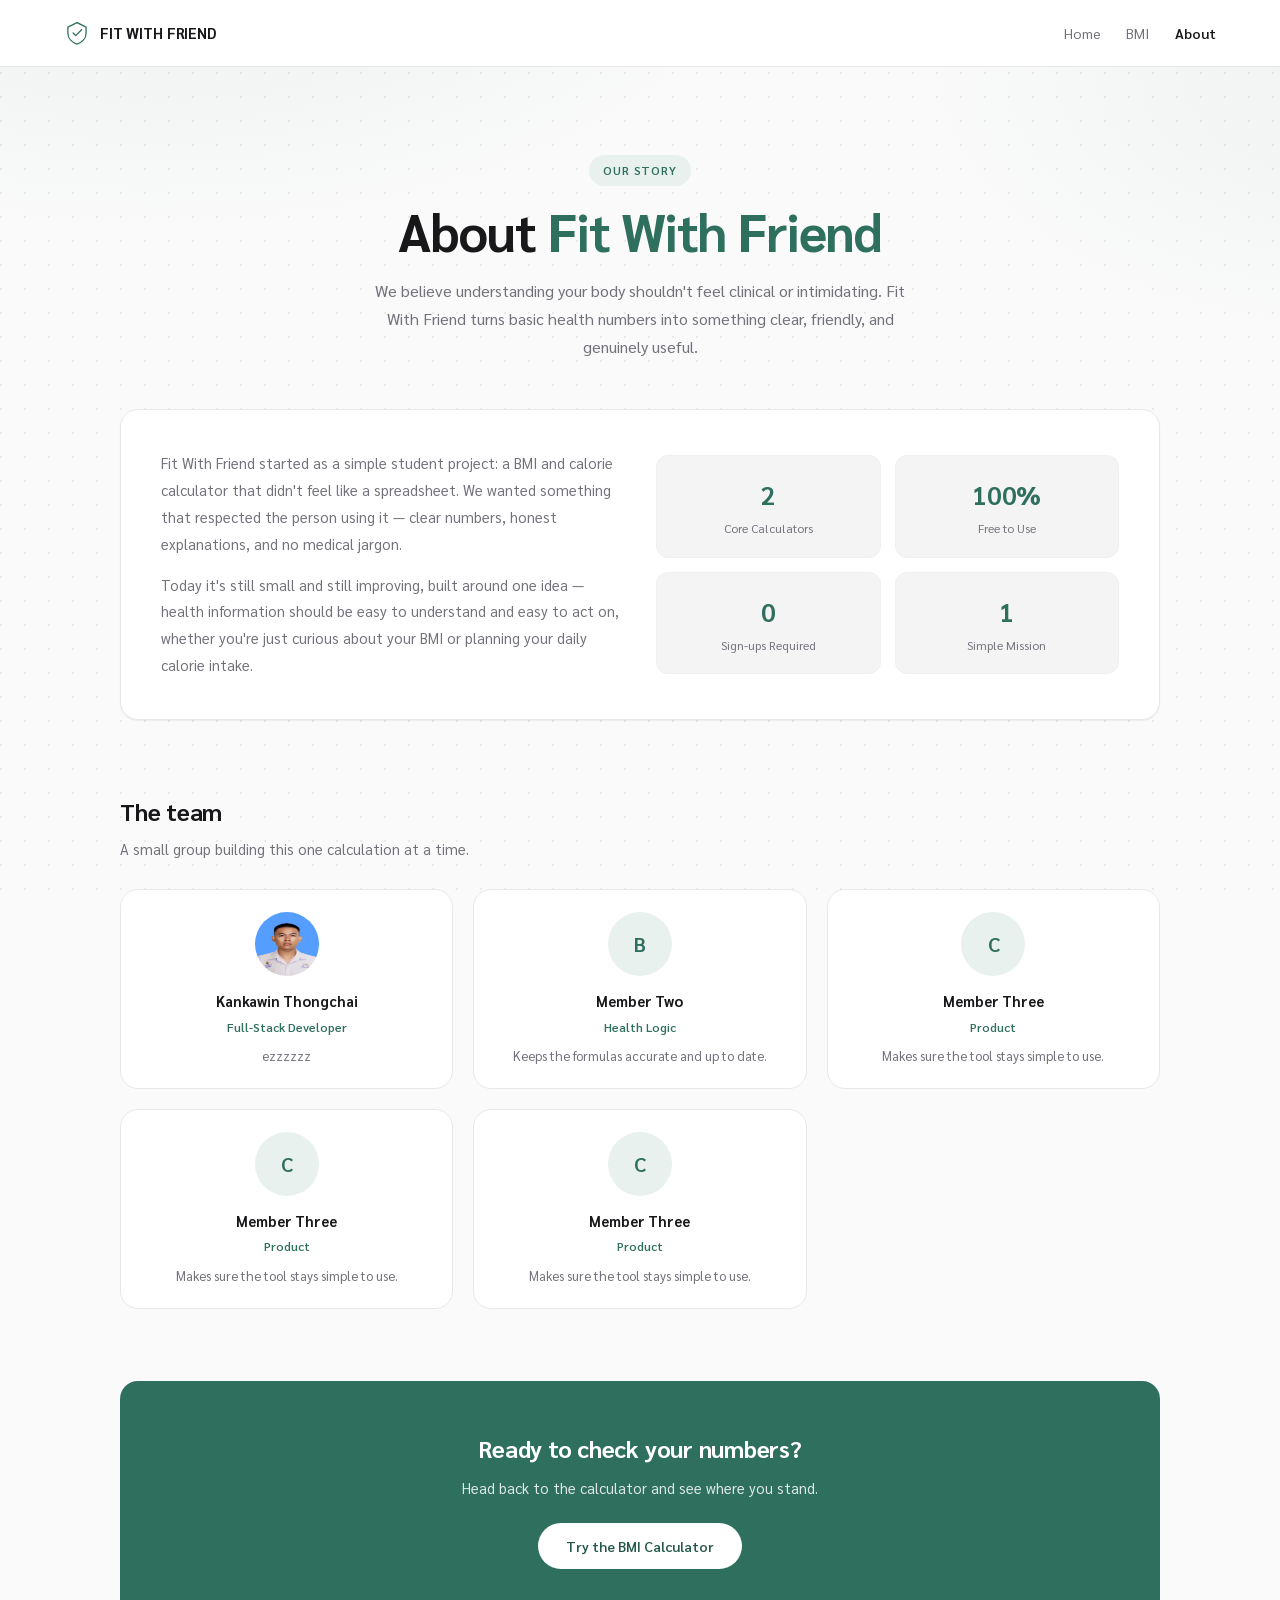
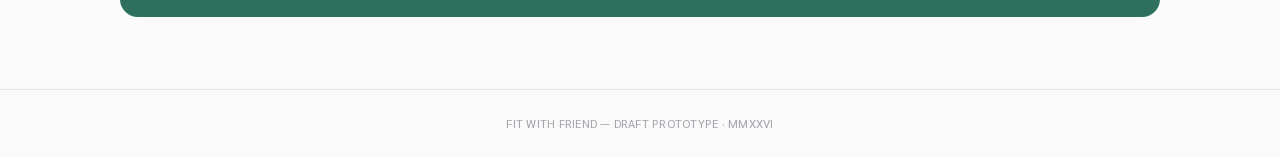
==== about.html @ 282e9e8b "Add files via upload" ====
<!DOCTYPE html>
<html lang="en">
<head>
<meta charset="UTF-8">
<meta name="viewport" content="width=device-width, initial-scale=1.0">
<title>About Us — FIT WITH FRIEND</title>
<link rel="preconnect" href="https://fonts.googleapis.com">
<link rel="preconnect" href="https://fonts.gstatic.com" crossorigin>
<link href="https://fonts.googleapis.com/css2?family=Sarabun:wght@300;400;500;600;700&display=swap" rel="stylesheet">
<style>
  :root{
    --bg:           #FAFAFA;
    --surface:      #FFFFFF;
    --surface-2:    #F4F4F5;
    --border:       #E7E7E5;
    --border-soft:  #F0F0EF;

    --text:         #18181B;
    --text-muted:   #71717A;
    --text-faint:   #A1A1AA;

    --accent:       #2E6F5E;
    --accent-dark:  #235749;
    --accent-soft:  #E8F1EE;

    --radius-sm: 8px;
    --radius-md: 12px;
    --radius-lg: 18px;

    --shadow-sm: 0 1px 2px rgba(24,24,27,0.04), 0 1px 1px rgba(24,24,27,0.03);
    --shadow-md: 0 8px 24px -12px rgba(24,24,27,0.14);
    --shadow-lg: 0 24px 48px -20px rgba(24,24,27,0.18);
  }

  *{ box-sizing:border-box; }
  html{ scroll-behavior:smooth; }

  body{
    margin:0;
    background:
      radial-gradient(1100px 560px at 12% -10%, rgba(46,111,94,0.07), transparent 60%),
      radial-gradient(900px 520px at 108% 8%, rgba(46,111,94,0.05), transparent 55%),
      radial-gradient(circle at 1px 1px, rgba(24,24,27,0.07) 1px, transparent 0) 0 0/24px 24px,
      var(--bg);
    background-attachment:fixed;
    color:var(--text);
    font-family:'Sarabun', -apple-system, BlinkMacSystemFont, 'Segoe UI', sans-serif;
    -webkit-font-smoothing:antialiased;
    font-size:15px;
    line-height:1.6;
  }

  ::selection{ background:var(--accent-soft); color:var(--accent-dark); }
  a{ color:inherit; }

  /* ---------- Header / Nav ---------- */
  header{
    display:flex; align-items:center; justify-content:space-between;
    padding:20px clamp(20px,5vw,64px);
    border-bottom:1px solid var(--border);
    background:var(--surface);
    position:sticky; top:0; z-index:10;
  }
  .brand{ display:flex; align-items:center; gap:10px; text-decoration:none; }
  .brand svg{ width:26px; height:26px; }
  .brand-name{ font-weight:700; letter-spacing:-0.01em; font-size:15px; color:var(--text); }
  nav ul{ list-style:none; display:flex; gap:clamp(14px,2vw,32px); margin:0; padding:0; font-size:14px; }
  nav a{ text-decoration:none; color:var(--text-muted); transition:color .15s ease; }
  nav a:hover, nav a.active{ color:var(--text); }
  nav a.active{ font-weight:600; }
  @media (max-width:720px){ nav{ display:none; } }

  /* ---------- Hero ---------- */
  .hero{
    text-align:center;
    padding:clamp(56px,9vw,88px) 20px clamp(36px,6vw,48px);
    max-width:720px;
    margin:0 auto;
  }
  .eyebrow{
    display:inline-block; font-size:12px; letter-spacing:0.08em; color:var(--accent);
    margin-bottom:16px; text-transform:uppercase; font-weight:600;
    background:var(--accent-soft); padding:6px 14px; border-radius:999px;
  }
  .hero h1{
    font-size:clamp(34px,6vw,52px);
    font-weight:700;
    letter-spacing:-0.02em;
    margin:0;
    line-height:1.1;
    color:var(--text);
  }
  .hero h1 span{ color:var(--accent); }
  .hero p.sub{
    max-width:540px; margin:18px auto 0; font-size:16px; line-height:1.75; color:var(--text-muted);
  }

  /* ---------- Section shell ---------- */
  .section{
    max-width:1120px; margin:0 auto;
    padding:0 clamp(20px,5vw,40px) clamp(48px,7vw,72px);
  }
  .section-head{ margin-bottom:28px; }
  .section-head h2{
    font-size:24px; font-weight:700; letter-spacing:-0.01em; margin:0 0 8px;
  }
  .section-head p{ font-size:14.5px; color:var(--text-muted); margin:0; max-width:560px; }

  /* Story / mission block */
  .story{
    background:var(--surface);
    border:1px solid var(--border);
    border-radius:var(--radius-lg);
    padding:clamp(28px,4vw,40px);
    box-shadow:var(--shadow-sm);
    display:grid; grid-template-columns:1fr 1fr; gap:32px; align-items:center;
  }
  @media (max-width:760px){ .story{ grid-template-columns:1fr; } }
  .story p{ font-size:14.5px; line-height:1.85; color:var(--text-muted); margin:0 0 14px; }
  .story p:last-child{ margin-bottom:0; }
  .story-stat-grid{ display:grid; grid-template-columns:1fr 1fr; gap:14px; }
  .story-stat{
    background:var(--surface-2); border:1px solid var(--border-soft); border-radius:var(--radius-md);
    padding:18px 16px; text-align:center;
  }
  .story-stat .num{ font-size:26px; font-weight:700; color:var(--accent); letter-spacing:-0.01em; }
  .story-stat .lbl{ font-size:12px; color:var(--text-muted); margin-top:4px; }

  /* Values grid */
  .values{
    display:grid; grid-template-columns:repeat(3,1fr); gap:20px;
  }
  @media (max-width:820px){ .values{ grid-template-columns:1fr; } }
  .value-card{
    background:var(--surface); border:1px solid var(--border); border-radius:var(--radius-lg);
    padding:24px 22px;
  }
  .value-icon{
    width:40px; height:40px; border-radius:var(--radius-sm);
    background:var(--accent-soft); color:var(--accent);
    display:flex; align-items:center; justify-content:center;
    margin-bottom:14px;
  }
  .value-icon svg{ width:20px; height:20px; }
  .value-card h3{ font-size:15px; font-weight:700; margin:0 0 8px; letter-spacing:-0.01em; }
  .value-card p{ font-size:13.5px; line-height:1.75; color:var(--text-muted); margin:0; }

  /* Team */
  .team{
    display:grid; grid-template-columns:repeat(3,1fr); gap:20px;
  }
  @media (max-width:820px){ .team{ grid-template-columns:1fr 1fr; } }
  @media (max-width:520px){ .team{ grid-template-columns:1fr; } }
  .team-card{
    background:var(--surface); border:1px solid var(--border); border-radius:var(--radius-lg);
    padding:22px 20px; text-align:center;
  }
  .team-avatar{
    width:64px; height:64px; border-radius:50%; margin:0 auto 14px;
    background:var(--accent-soft); color:var(--accent);
    display:flex; align-items:center; justify-content:center;
    font-weight:700; font-size:20px; letter-spacing:-0.02em;
  }
  .team-card h3{ font-size:14.5px; font-weight:700; margin:0 0 4px; }
  .team-card .role{ font-size:12px; color:var(--accent); font-weight:600; margin-bottom:8px; }
  .team-card p{ font-size:13px; color:var(--text-muted); line-height:1.65; margin:0; }

  /* CTA */
  .cta{
    background:var(--accent);
    border-radius:var(--radius-lg);
    padding:clamp(32px,5vw,48px);
    text-align:center;
    color:#fff;
  }
  .cta h2{ font-size:24px; font-weight:700; margin:0 0 10px; letter-spacing:-0.01em; }
  .cta p{ font-size:14.5px; color:rgba(255,255,255,0.85); margin:0 0 22px; }
  .cta a{
    display:inline-block; background:#fff; color:var(--accent-dark);
    font-weight:600; font-size:14px; padding:12px 28px; border-radius:999px;
    text-decoration:none; transition:transform .15s ease;
  }
  .cta a:hover{ transform:translateY(-1px); }

  footer{
    border-top:1px solid var(--border);
    padding:24px 20px; text-align:center;
    font-size:12px; letter-spacing:0.02em; color:var(--text-faint);
  }

  /* ---------- Page load: slide-up entrance ---------- */
  @keyframes slideUpIn{
    from{ opacity:0; transform:translateY(28px); }
    to{ opacity:1; transform:translateY(0); }
  }
  header, .hero, .section, footer{
    animation:slideUpIn 0.7s cubic-bezier(0.16, 1, 0.3, 1) both;
  }
  header{ animation-delay:0s; }
  .hero{ animation-delay:0.08s; }
  .section{ animation-delay:0.16s; }
  footer{ animation-delay:0.3s; }

  @media (prefers-reduced-motion: reduce){
    *{ animation:none !important; transition:none !important; }
  }

  :focus-visible{ outline:2px solid var(--accent); outline-offset:2px; }
</style>
</head>
<body>

<header>
  <a href="index.html" class="brand">
    <svg viewBox="0 0 40 40" fill="none" xmlns="http://www.w3.org/2000/svg">
      <path d="M20 4L6 11V20C6 28 12 34.5 20 37C28 34.5 34 28 34 20V11L20 4Z" stroke="#2E6F5E" stroke-width="2"/>
      <path d="M14 20L18 24L27 15" stroke="#2E6F5E" stroke-width="2" stroke-linecap="round" stroke-linejoin="round"/>
    </svg>
    <div class="brand-name">FIT WITH FRIEND</div>
  </a>
  <nav>
    <ul>
      <li><a href="index.html">Home</a></li>
      <li><a href="index.html#calc">BMI</a></li>
      <li><a href="about.html" class="active">About</a></li>
    </ul>
  </nav>
</header>

<section class="hero">
  <span class="eyebrow">Our Story</span>
  <h1>About <span>Fit With Friend</span></h1>
  <p class="sub">We believe understanding your body shouldn't feel clinical or intimidating. Fit With Friend turns basic health numbers into something clear, friendly, and genuinely useful.</p>
</section>

<section class="section">
  <div class="story">
    <div>
      <p>Fit With Friend started as a simple student project: a BMI and calorie calculator that didn't feel like a spreadsheet. We wanted something that respected the person using it — clear numbers, honest explanations, and no medical jargon.</p>
      <p>Today it's still small and still improving, built around one idea — health information should be easy to understand and easy to act on, whether you're just curious about your BMI or planning your daily calorie intake.</p>
    </div>
    <div class="story-stat-grid">
      <div class="story-stat"><div class="num">2</div><div class="lbl">Core Calculators</div></div>
      <div class="story-stat"><div class="num">100%</div><div class="lbl">Free to Use</div></div>
      <div class="story-stat"><div class="num">0</div><div class="lbl">Sign-ups Required</div></div>
      <div class="story-stat"><div class="num">1</div><div class="lbl">Simple Mission</div></div>
    </div>
  </div>
</section>

<section class="section">
  <div class="section-head">
    <h2>The team</h2>
    <p>A small group building this one calculation at a time.</p>
  </div>
  <div class="team">
    <div class="team-card">
      <img src="kankawin.jpg" alt="Kankawin Thongchai" class="team-avatar">
      <h3>Kankawin Thongchai</h3>
      <div class="role">Full-Stack Developer</div>
      <p>ezzzzzz</p>
    </div>
    <div class="team-card">
      <div class="team-avatar">B</div>
      <h3>Member Two</h3>
      <div class="role">Health Logic</div>
      <p>Keeps the formulas accurate and up to date.</p>
    </div>
    <div class="team-card">
      <div class="team-avatar">C</div>
      <h3>Member Three</h3>
      <div class="role">Product</div>
      <p>Makes sure the tool stays simple to use.</p>
    </div><div class="team-card">
      <div class="team-avatar">C</div>
      <h3>Member Three</h3>
      <div class="role">Product</div>
      <p>Makes sure the tool stays simple to use.</p>
    </div><div class="team-card">
      <div class="team-avatar">C</div>
      <h3>Member Three</h3>
      <div class="role">Product</div>
      <p>Makes sure the tool stays simple to use.</p>
    </div>
  </div>
</section>

<section class="section">
  <div class="cta">
    <h2>Ready to check your numbers?</h2>
    <p>Head back to the calculator and see where you stand.</p>
    <a href="index.html#calc">Try the BMI Calculator</a>
  </div>
</section>

<footer>
  FIT WITH FRIEND — DRAFT PROTOTYPE · MMXXVI
</footer>

</body>
</html>
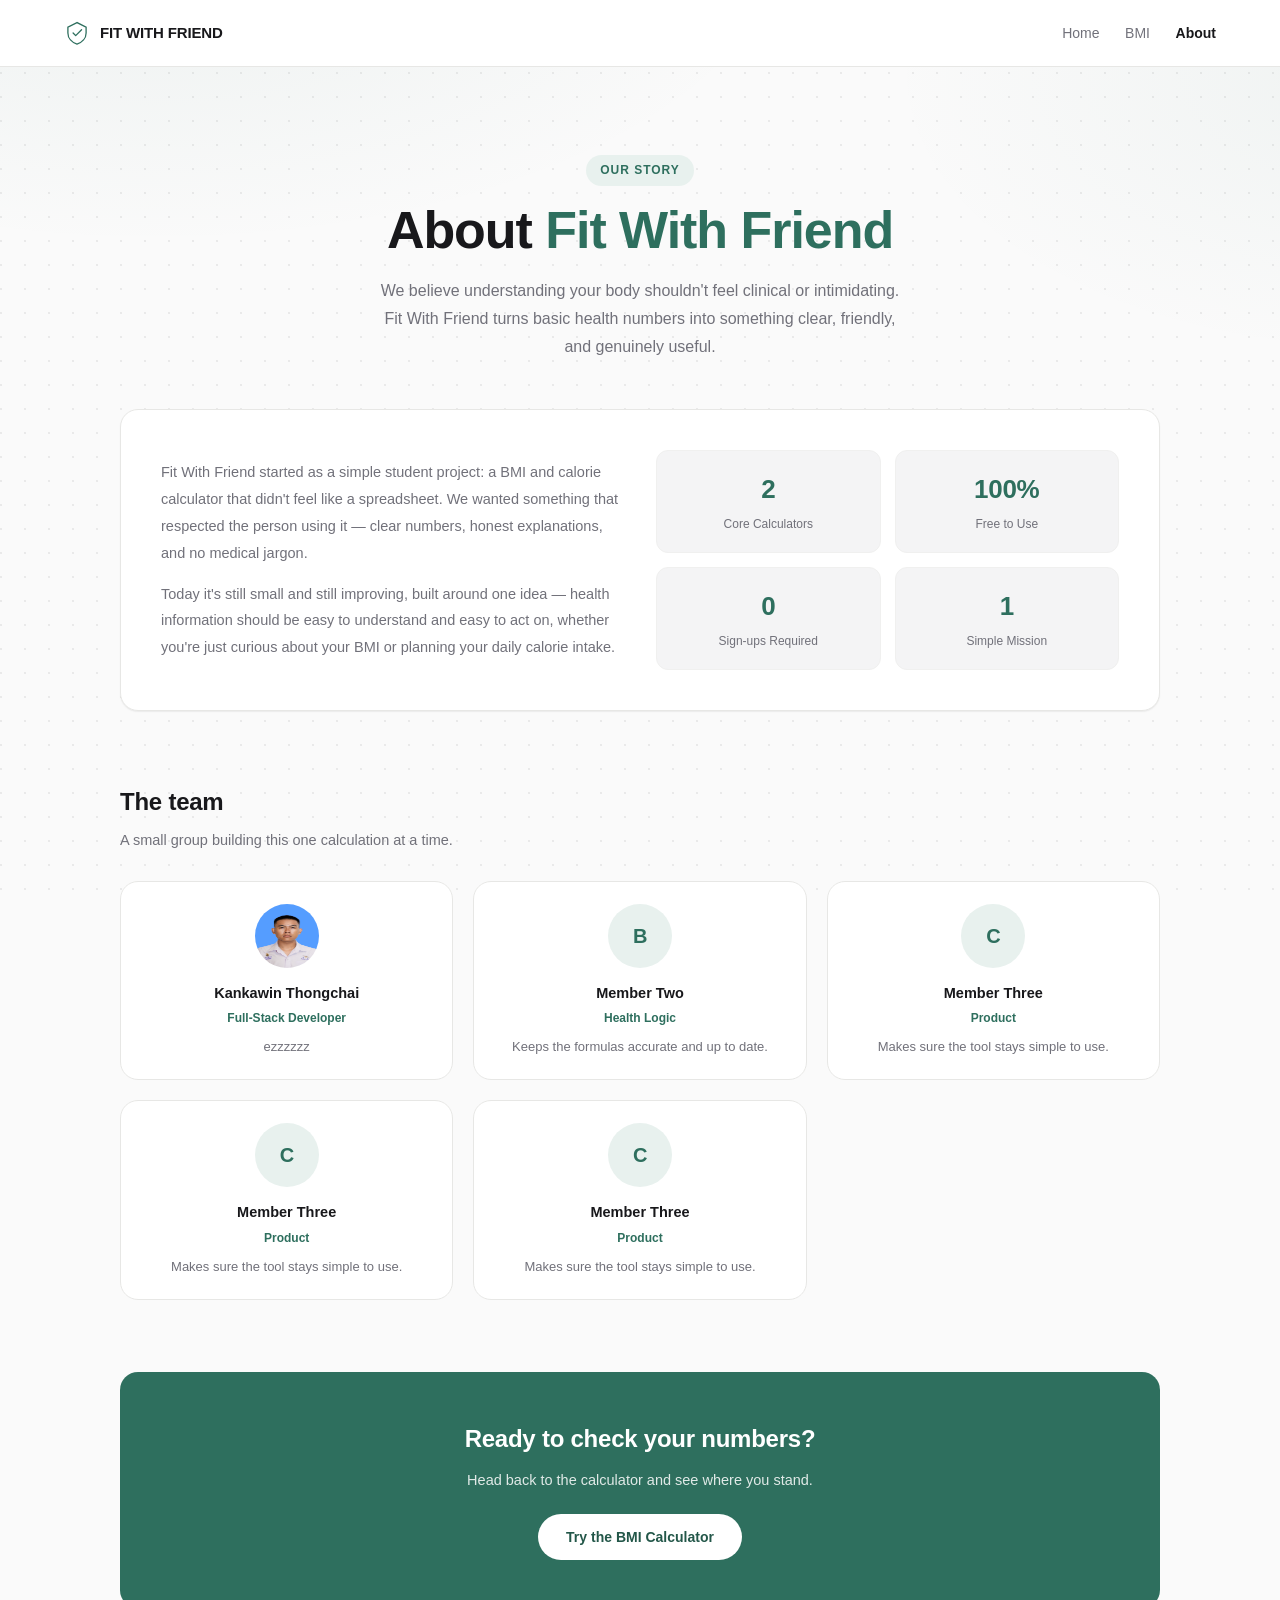
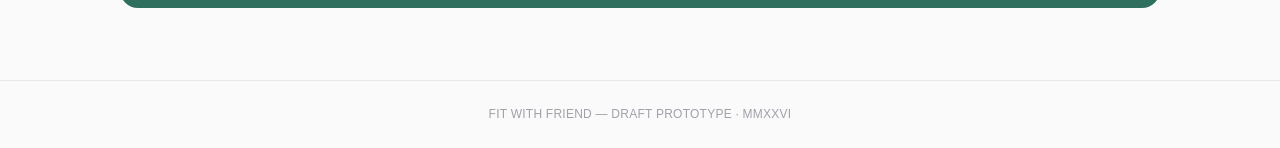
==== commit 5bb103d7: "nothing much just fix some ui lil bit" ====
--- a/about.html
+++ b/about.html
@@ -44,7 +44,7 @@
       var(--bg);
     background-attachment:fixed;
     color:var(--text);
-    font-family:'Sarabun', -apple-system, BlinkMacSystemFont, 'Segoe UI', sans-serif;
+    font-family:'Cadson Demak', -apple-system, BlinkMacSystemFont, 'Segoe UI', sans-serif;
     -webkit-font-smoothing:antialiased;
     font-size:15px;
     line-height:1.6;
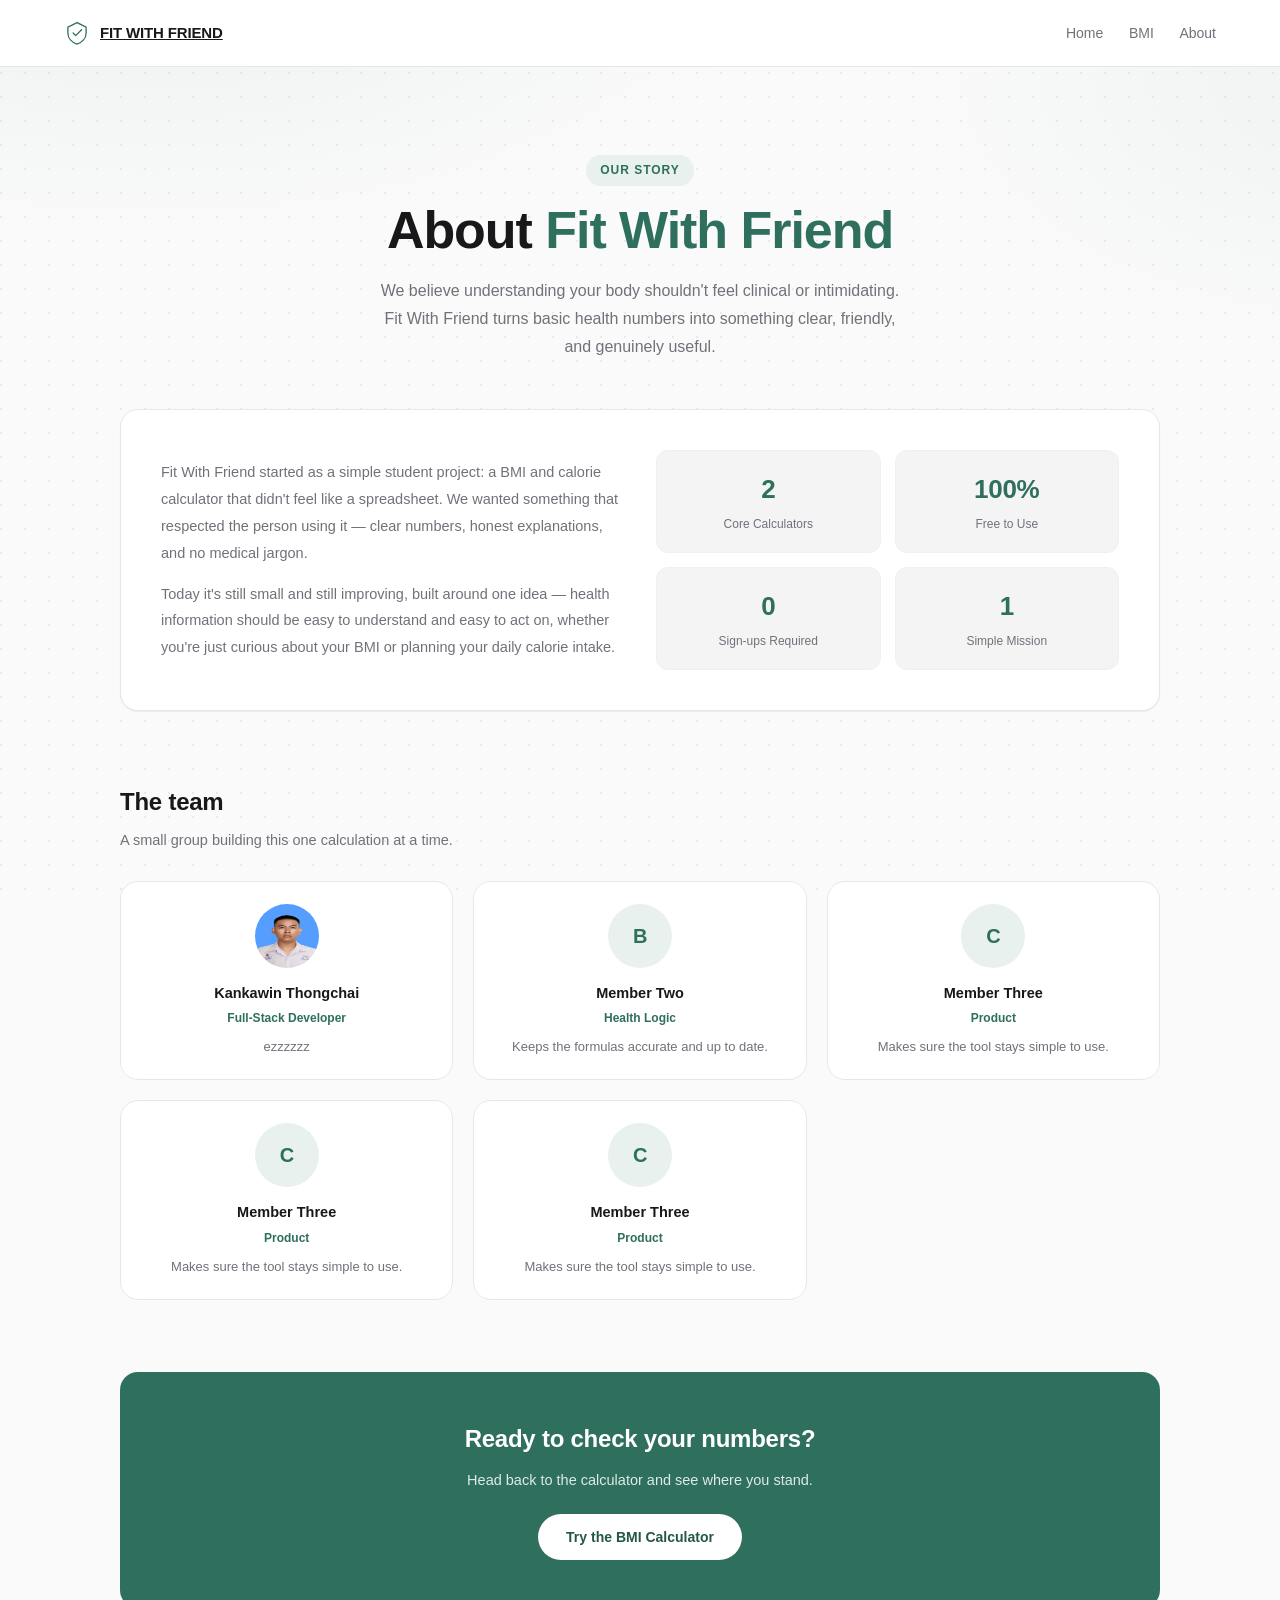
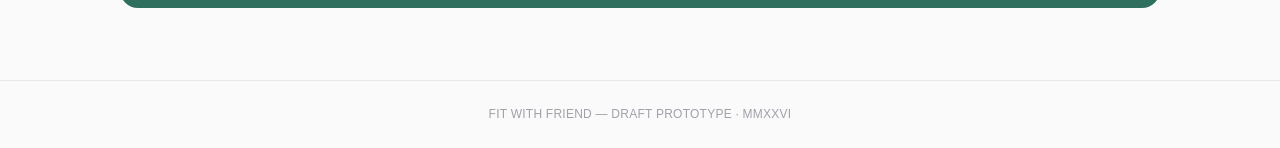
==== commit 6d8085e1: "nothing much Added styles for brand SVG path and adjusted responsive padding and font sizes for head" ====
--- a/about.html
+++ b/about.html
@@ -54,21 +54,34 @@
   a{ color:inherit; }
 
   /* ---------- Header / Nav ---------- */
-  header{
-    display:flex; align-items:center; justify-content:space-between;
-    padding:20px clamp(20px,5vw,64px);
-    border-bottom:1px solid var(--border);
-    background:var(--surface);
-    position:sticky; top:0; z-index:10;
-  }
-  .brand{ display:flex; align-items:center; gap:10px; text-decoration:none; }
-  .brand svg{ width:26px; height:26px; }
-  .brand-name{ font-weight:700; letter-spacing:-0.01em; font-size:15px; color:var(--text); }
-  nav ul{ list-style:none; display:flex; gap:clamp(14px,2vw,32px); margin:0; padding:0; font-size:14px; }
-  nav a{ text-decoration:none; color:var(--text-muted); transition:color .15s ease; }
-  nav a:hover, nav a.active{ color:var(--text); }
-  nav a.active{ font-weight:600; }
-  @media (max-width:720px){ nav{ display:none; } }
+header{
+  display:flex; align-items:center; justify-content:space-between;
+  padding:20px clamp(20px,5vw,64px);
+  border-bottom:1px solid var(--border);
+  background:var(--surface);
+  position:sticky; top:0; z-index:10;
+}
+.brand{ display:flex; align-items:center; gap:10px; }
+.brand svg{ width:26px; height:26px; }
+.brand svg path{ stroke:var(--accent) !important; }
+.brand-name{
+  font-weight:700; letter-spacing:-0.01em; font-size:15px; color:var(--text);
+}
+nav ul{ list-style:none; display:flex; gap:clamp(14px,2vw,32px); margin:0; padding:0; font-size:14px; flex-wrap:nowrap; }
+nav a{ text-decoration:none; color:var(--text-muted); transition:color .15s ease; white-space:nowrap; }
+nav a:hover{ color:var(--text); }
+
+@media (max-width:600px){
+  header{ padding:16px 16px; }
+  .brand svg{ width:22px; height:22px; }
+  .brand-name{ font-size:12.5px; letter-spacing:-0.005em; }
+  nav ul{ gap:12px; font-size:12.5px; }
+}
+@media (max-width:400px){
+  header{ padding:14px 12px; }
+  .brand-name{ font-size:11.5px; }
+  nav ul{ gap:9px; font-size:11.5px; }
+}
 
   /* ---------- Hero ---------- */
   .hero{
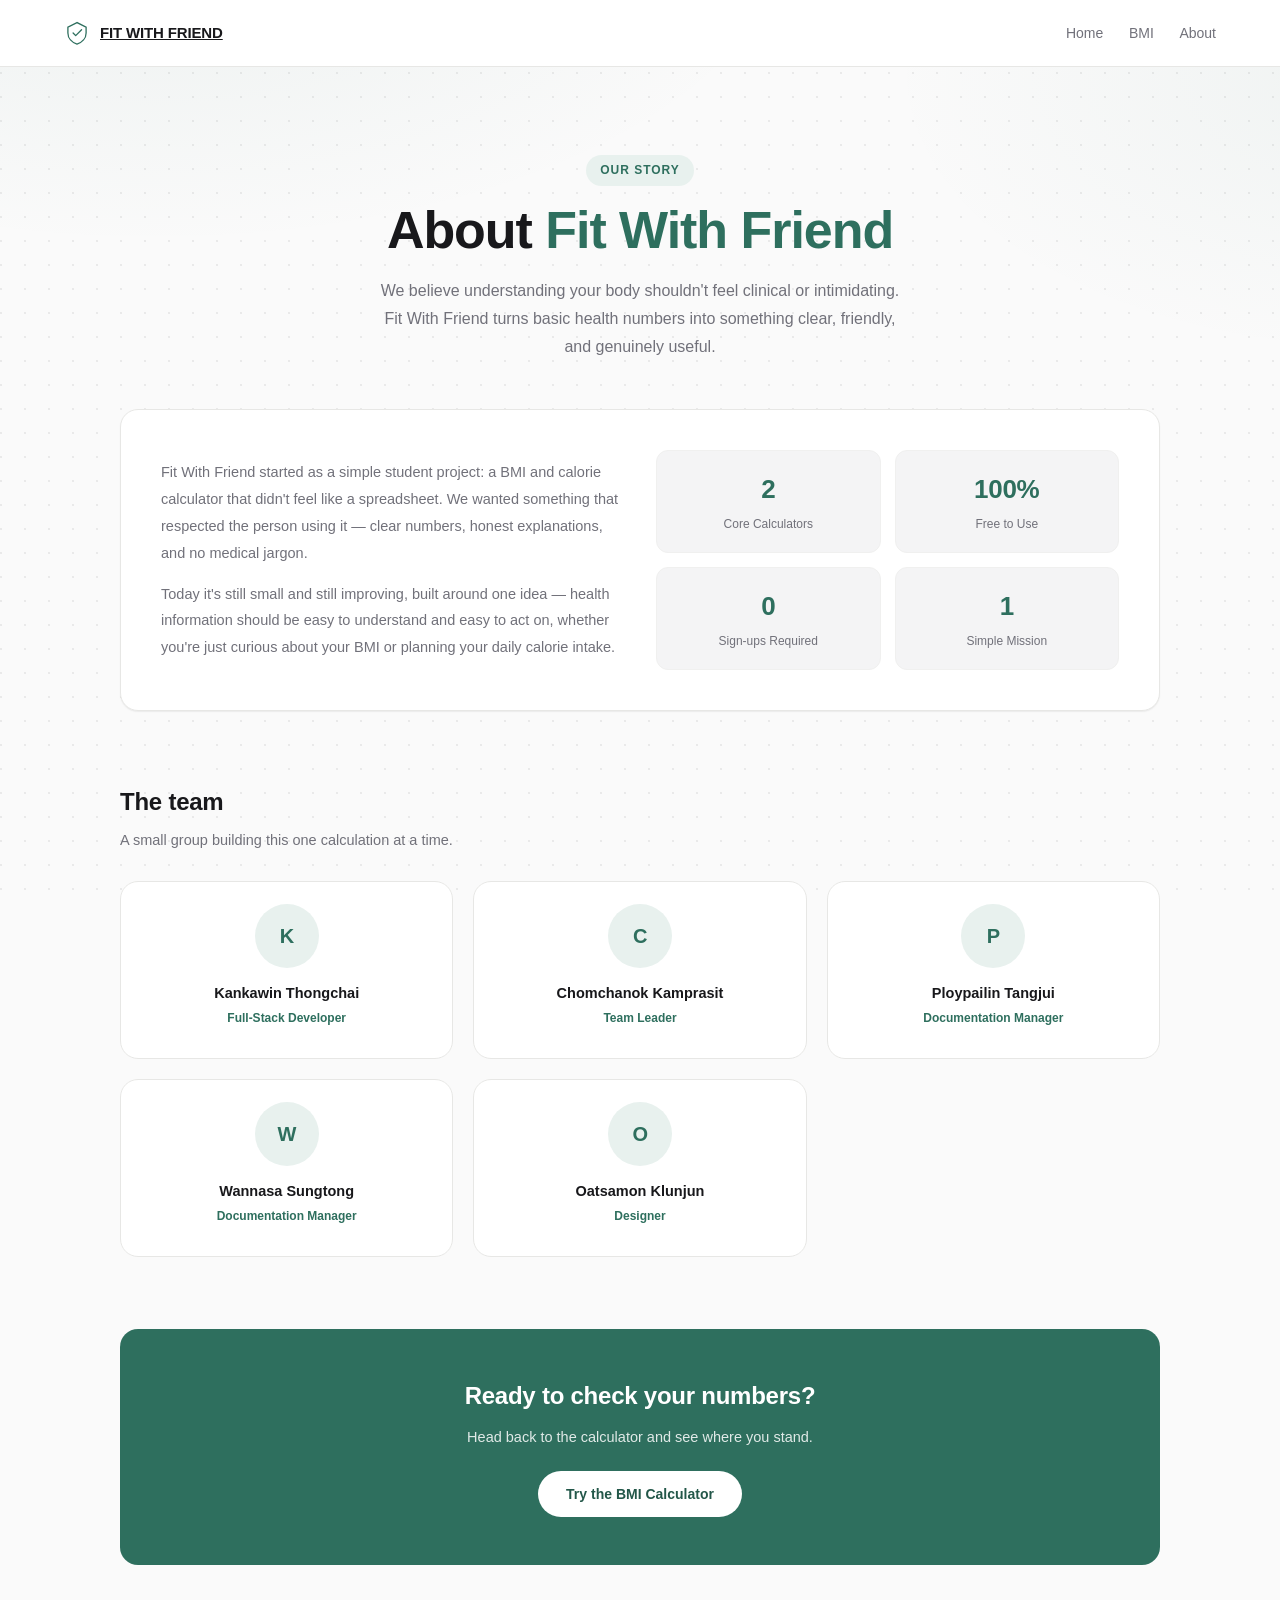
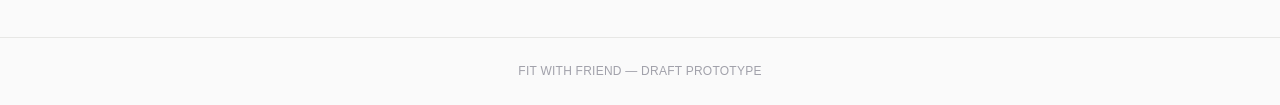
==== commit 5a1a0326: "Add files via upload" ====
--- a/about.html
+++ b/about.html
@@ -268,32 +268,27 @@
   </div>
   <div class="team">
     <div class="team-card">
-      <img src="kankawin.jpg" alt="Kankawin Thongchai" class="team-avatar">
+      <div class="team-avatar">K</div>
       <h3>Kankawin Thongchai</h3>
       <div class="role">Full-Stack Developer</div>
-      <p>ezzzzzz</p>
-    </div>
-    <div class="team-card">
-      <div class="team-avatar">B</div>
-      <h3>Member Two</h3>
-      <div class="role">Health Logic</div>
-      <p>Keeps the formulas accurate and up to date.</p>
     </div>
     <div class="team-card">
       <div class="team-avatar">C</div>
-      <h3>Member Three</h3>
-      <div class="role">Product</div>
-      <p>Makes sure the tool stays simple to use.</p>
+      <h3>Chomchanok Kamprasit</h3>
+      <div class="role">Team Leader</div>
+    </div>
+    <div class="team-card">
+      <div class="team-avatar">P</div>
+      <h3>Ploypailin Tangjui</h3>
+      <div class="role">Documentation Manager</div>
     </div><div class="team-card">
-      <div class="team-avatar">C</div>
-      <h3>Member Three</h3>
-      <div class="role">Product</div>
-      <p>Makes sure the tool stays simple to use.</p>
+      <div class="team-avatar">W</div>
+      <h3>Wannasa Sungtong</h3>
+      <div class="role">Documentation Manager</div>
     </div><div class="team-card">
-      <div class="team-avatar">C</div>
-      <h3>Member Three</h3>
-      <div class="role">Product</div>
-      <p>Makes sure the tool stays simple to use.</p>
+      <div class="team-avatar">O</div>
+      <h3>Oatsamon Klunjun</h3>
+      <div class="role">Designer</div>
     </div>
   </div>
 </section>
@@ -307,7 +302,7 @@
 </section>
 
 <footer>
-  FIT WITH FRIEND — DRAFT PROTOTYPE · MMXXVI
+  FIT WITH FRIEND — DRAFT PROTOTYPE
 </footer>
 
 </body>
